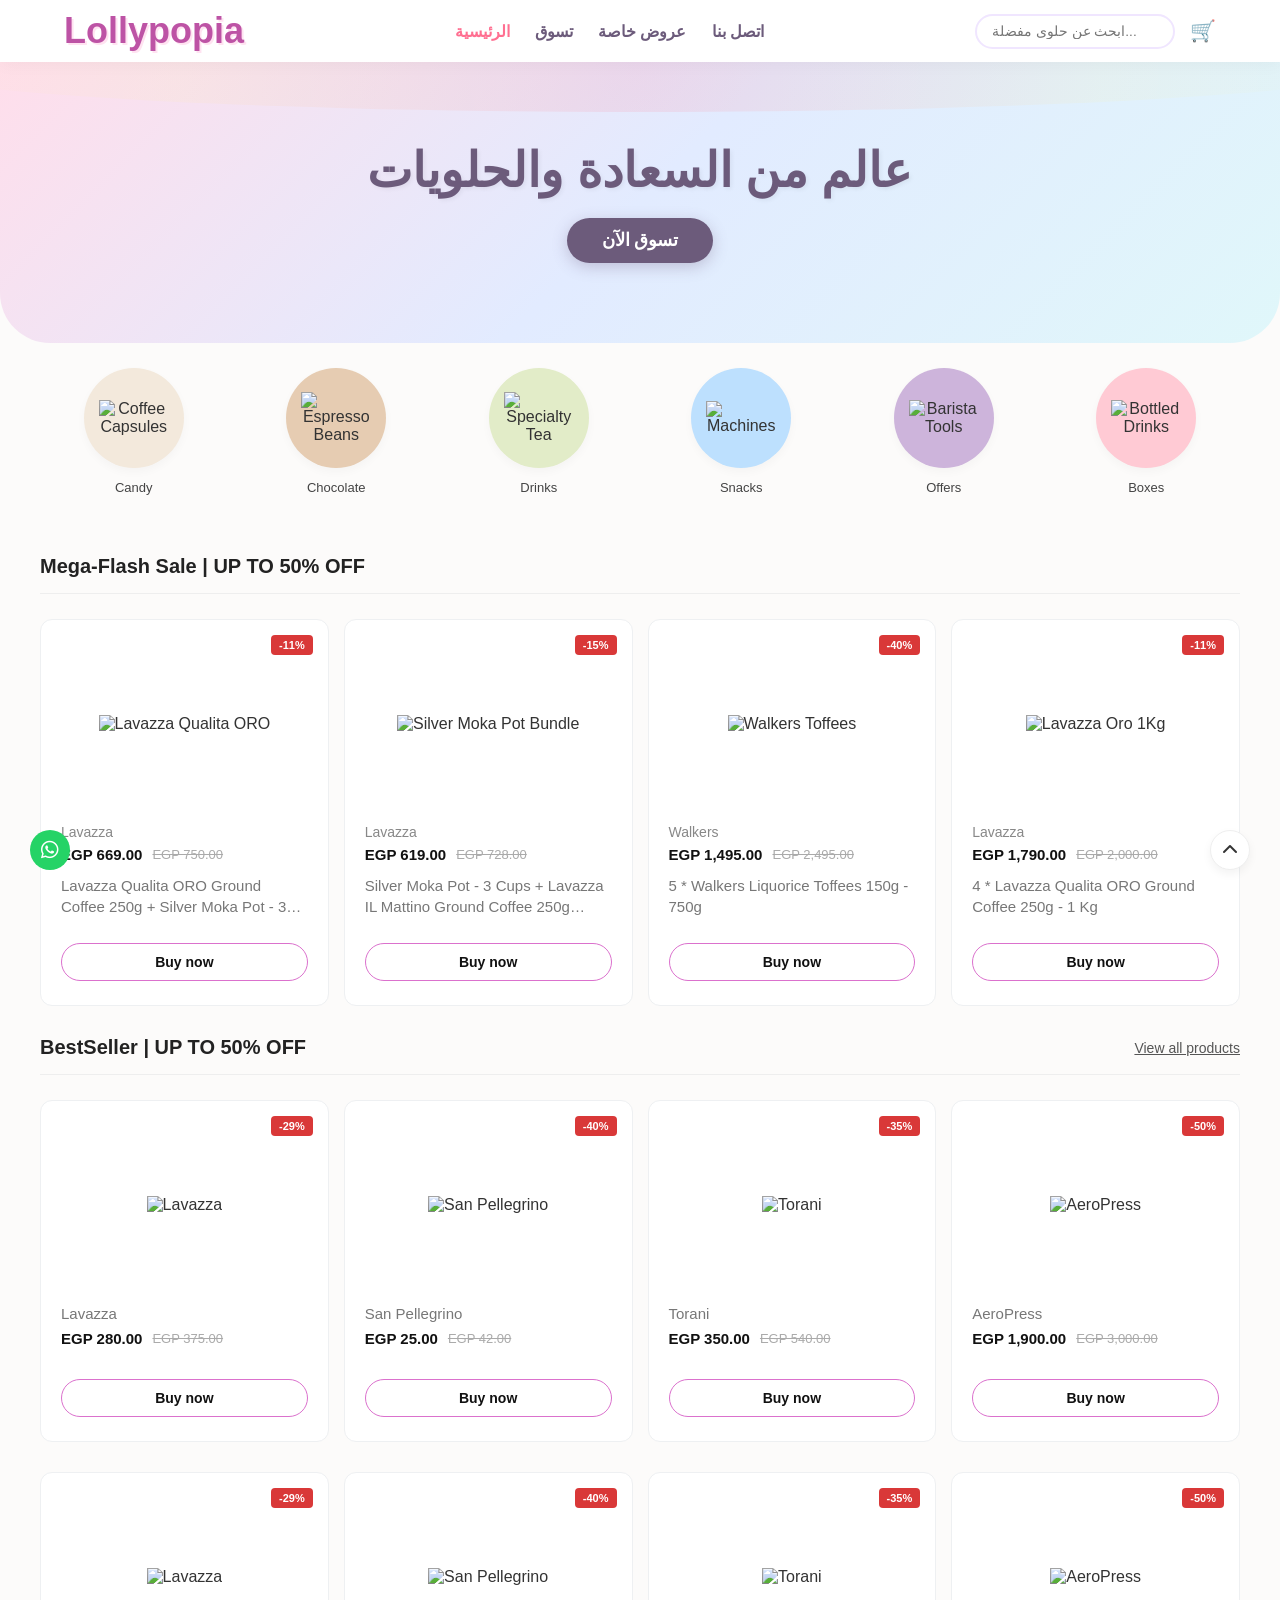
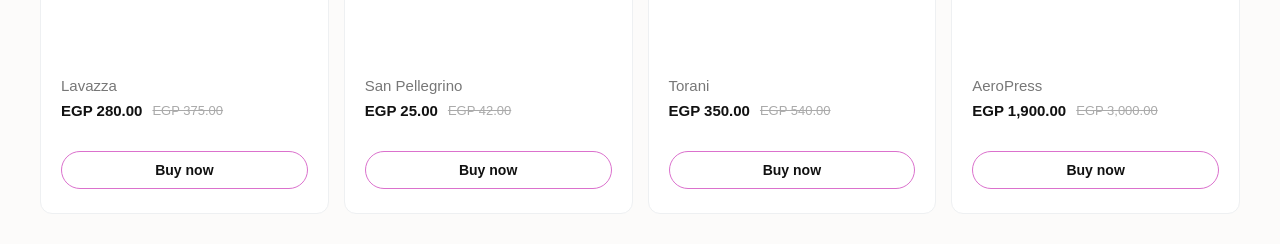
==== index.html @ 0bab5767 "Add files via upload" ====
<!DOCTYPE html>
<html lang="en">
<head>
    <meta charset="UTF-8">
    <meta name="viewport" content="width=device-width, initial-scale=1.0">
    <title>E-Commerce Store Interface</title>
    <link rel="stylesheet" href="style.css">
    <!-- استدعاء أيقونات FontAwesome للأزرار والبحث والسلة -->
    <link rel="stylesheet" href="https://cdnjs.cloudflare.com/ajax/libs/font-awesome/6.4.0/css/all.min.css">
</head>
<body>

      <!-- شريط التنقل (Navbar) -->
    <nav class="navbar">
        <div class="logo">Lollypopia</div>
        <ul class="nav-links">
            <li><a href="#" class="active">الرئيسية</a></li>
            <li><a href="#">تسوق</a></li>
            <li><a href="#">عروض خاصة</a></li>
            <li><a href="#">اتصل بنا</a></li>
        </ul>
        <div class="nav-icons">
            <input type="text" class="search-bar" placeholder="ابحث عن حلوى مفضلة...">
            <span style="font-size: 1.3rem; cursor: pointer;">🛒</span>
        </div>
    </nav>

    <!-- البانر الرئيسي (Hero Section) -->
    <header class="hero-banner">
        <h1 class="hero-title">عالم من السعادة والحلويات</h1>
        <button class="hero-btn">تسوق الآن</button>
    </header>

    <main class="container">
        <!-- قسم التصنيفات الدائرية (Categories) -->
        <section class="categories-section">
            <div class="category-item">
                <div class="circle-img" style="background-color: #f3e9dc;"><img src="https://via.placeholder.com/100" alt="Coffee Capsules"></div>
                <p>Candy</p>
            </div>
            <div class="category-item">
                <div class="circle-img" style="background-color: #e6ccb2;"><img src="https://via.placeholder.com/100" alt="Espresso Beans"></div>
                <p>Chocolate</p>
            </div>
            <div class="category-item">
                <div class="circle-img" style="background-color: #e2ecc8;"><img src="https://via.placeholder.com/100" alt="Specialty Tea"></div>
                <p>Drinks</p>
            </div>
            <div class="category-item">
                <div class="circle-img" style="background-color: #bde0fe;"><img src="https://via.placeholder.com/100" alt="Machines"></div>
                <p>Snacks</p>
            </div>
            <div class="category-item">
                <div class="circle-img" style="background-color: #cdb4db;"><img src="https://via.placeholder.com/100" alt="Barista Tools"></div>
                <p>Offers</p>
            </div>
            <div class="category-item">
                <div class="circle-img" style="background-color: #ffcad4;"><img src="https://via.placeholder.com/100" alt="Bottled Drinks"></div>
                <p>Boxes</p>
            </div>
        </section>
    </main>

    <main class="container">
        <!-- قسم سلايدر المنتجات -->
        <section class="slider-section">
            <div class="sales-header">
                <h2> Mega-Flash Sale | UP TO 50% OFF </h2>
            </div>

            <div class="products-grid">
                <!-- الكارت الأول -->
                <div class="product-card">
                    <span class="discount-badge">-11%</span>
                    <div class="product-img">
                    <img src="https://via.placeholder.com/180" alt="Lavazza Qualita ORO">
                    </div>
                    <div class="product-info">
                        <span class="brand-name">Lavazza</span>
                        <div class="price-container">
                            <span class="current-price">EGP 669.00</span>
                            <span class="old-price">EGP 750.00</span>
                        </div>
                        <h3 class="product-title">Lavazza Qualita ORO Ground Coffee 250g + Silver Moka Pot - 3 Cups</h3>
                    </div>
                    <button class="buy-now-btn">Buy now</button>
                </div>

                <!-- الكارت الثاني -->
                <div class="product-card">
                    <span class="discount-badge">-15%</span>
                    <div class="product-img">
                    <img src="https://via.placeholder.com/180" alt="Silver Moka Pot Bundle">
                    </div>
                    <div class="product-info">
                        <span class="brand-name">Lavazza</span>
                        <div class="price-container">
                            <span class="current-price">EGP 619.00</span>
                            <span class="old-price">EGP 728.00</span>
                        </div>
                        <h3 class="product-title">Silver Moka Pot - 3 Cups + Lavazza IL Mattino Ground Coffee 250g Bundle</h3>
                    </div>
                    <button class="buy-now-btn">Buy now</button>
                </div>

                <!-- الكارت الثالث -->
                <div class="product-card">
                    <span class="discount-badge">-40%</span>
                    <div class="product-img">
                    <img src="https://via.placeholder.com/180" alt="Walkers Toffees">
                    </div>
                    <div class="product-info">
                        <span class="brand-name">Walkers</span>
                        <div class="price-container">
                            <span class="current-price">EGP 1,495.00</span>
                            <span class="old-price">EGP 2,495.00</span>
                        </div>
                        <h3 class="product-title">5 * Walkers Liquorice Toffees 150g - 750g</h3>
                    </div>
                    <button class="buy-now-btn">Buy now</button>
                </div>

                <!-- الكارت الرابع -->
                <div class="product-card">
                    <span class="discount-badge">-11%</span>
                    <div class="product-img">
                    <img src="https://via.placeholder.com/180" alt="Lavazza Oro 1Kg">
                    </div>
                    <div class="product-info">
                        <span class="brand-name">Lavazza</span>
                        <div class="price-container">
                            <span class="current-price">EGP 1,790.00</span>
                            <span class="old-price">EGP 2,000.00</span>
                        </div>
                        <h3 class="product-title">4 * Lavazza Qualita ORO Ground Coffee 250g - 1 Kg</h3>
                    </div>
                    <button class="buy-now-btn">Buy now</button>
                </div>
            </div>
        </section>
    </main>

    <main class="container">

        <!-- قسم العروض والخصومات (Flash Deals) -->
        <section class="sales-section">
            <div class="sales-header">
                <h2> BestSeller | UP TO 50% OFF </h2>
                <a href="#" class="view-all">View all products</a>
            </div>

            <div class="products-grid"> 
                <!-- المنتج الأول -->
                <div class="product-card">
                    <span class="discount-badge">-29%</span>
                    <div class="product-img">
                        <img src="https://via.placeholder.com/180" alt="Lavazza">
                    </div>
                    <div class="product-info">
                        <h3>Lavazza</h3>
                        <div class="price-container">
                            <span class="current-price">EGP 280.00</span>
                            <span class="old-price">EGP 375.00</span>
                        </div>
                    </div>
                    <button class="buy-now-btn">Buy now</button>
                </div>

                <!-- المنتج الثاني -->
                <div class="product-card">
                    <span class="discount-badge">-40%</span>
                    <div class="product-img">
                        <img src="https://via.placeholder.com/180" alt="San Pellegrino">
                    </div>
                    <div class="product-info">
                        <h3>San Pellegrino</h3>
                        <div class="price-container">
                            <span class="current-price">EGP 25.00</span>
                            <span class="old-price">EGP 42.00</span>
                        </div>
                    </div>
                    <button class="buy-now-btn">Buy now</button>
                </div>

                <!-- المنتج الثالث -->
                <div class="product-card">
                    <span class="discount-badge">-35%</span>
                    <div class="product-img">
                        <img src="https://via.placeholder.com/180" alt="Torani">
                    </div>
                    <div class="product-info">
                        <h3>Torani</h3>
                        <div class="price-container">
                            <span class="current-price">EGP 350.00</span>
                            <span class="old-price">EGP 540.00</span>
                        </div>
                    </div>
                    <button class="buy-now-btn">Buy now</button>
                </div>

                <!-- المنتج الرابع -->
                <div class="product-card">
                    <span class="discount-badge">-50%</span>
                    <div class="product-img">
                        <img src="https://via.placeholder.com/180" alt="AeroPress">
                    </div>
                    <div class="product-info">
                        <h3>AeroPress</h3>
                        <div class="price-container">
                            <span class="current-price">EGP 1,900.00</span>
                            <span class="old-price">EGP 3,000.00</span>
                        </div>
                    </div>
                    <button class="buy-now-btn">Buy now</button>
                </div>
            </div>
        </section>

        <section class="sales-section">
            <div class="products-grid"> 
                <!-- المنتج الخامس -->
                <div class="product-card">
                    <span class="discount-badge">-29%</span>
                    <div class="product-img">
                    <img src="https://via.placeholder.com/180" alt="Lavazza">
                    </div>
                    <div class="product-info">
                        <h3>Lavazza</h3>
                        <div class="price-container">
                            <span class="current-price">EGP 280.00</span>
                            <span class="old-price">EGP 375.00</span>
                        </div>
                    </div>
                    <button class="buy-now-btn">Buy now</button>
                </div>

                <!-- المنتج السادس -->
                <div class="product-card">
                    <span class="discount-badge">-40%</span>
                    <div class="product-img">
                    <img src="https://via.placeholder.com/180" alt="San Pellegrino">
                    </div>
                    <div class="product-info">
                        <h3>San Pellegrino</h3>
                        <div class="price-container">
                            <span class="current-price">EGP 25.00</span>
                            <span class="old-price">EGP 42.00</span>
                        </div>
                    </div>
                    <button class="buy-now-btn">Buy now</button>
                </div>

                <!-- المنتج السابع -->
                <div class="product-card">
                    <span class="discount-badge">-35%</span>
                    <div class="product-img">
                        <img src="https://via.placeholder.com/180" alt="Torani">
                    </div>
                    <div class="product-info">
                        <h3>Torani</h3>
                        <div class="price-container">
                            <span class="current-price">EGP 350.00</span>
                            <span class="old-price">EGP 540.00</span>
                        </div>
                    </div>
                    <button class="buy-now-btn">Buy now</button>
                </div>

                <!-- المنتج الثامن -->
                <div class="product-card">
                    <span class="discount-badge">-50%</span>
                    <div class="product-img">
                    <img src="https://via.placeholder.com/180" alt="AeroPress">
                    </div>
                    <div class="product-info">
                        <h3>AeroPress</h3>
                        <div class="price-container">
                            <span class="current-price">EGP 1,900.00</span>
                            <span class="old-price">EGP 3,000.00</span>
                        </div>
                    </div>
                    <button class="buy-now-btn">Buy now</button>
                </div>
            </div>
        </section>
    </main>

    <!-- الأزرار العائمة (الواتساب والصعود لأعلى) -->
    <div class="floating-buttons">
        <a href="#" class="whatsapp-btn"><i class="fab fa-whatsapp"></i></a>
        <a href="#" class="scroll-top-btn"><i class="fas fa-chevron-up"></i></a>
    </div>
</body>
</html>
---- style.css ----
/* إعدادات الخطوط والتنسيق العام */
@import url('https://fonts.googleapis.com/css2?family=Inter:wght@400;500;600;700&display=swap');

* {
    margin: 0;
    padding: 0;
    box-sizing: border-box;
    font-family: 'Cairo', sans-serif;}
body {
    background-color: #fcfbfa;
    color: #333;}
    
.container {
    max-width: 1200px;
    margin: 0 auto;}

/* --- تنسيق قسم المنتجات والعروض (Sales Section) --- */
.sales-header {
    display: flex;
    justify-content: space-between;
    align-items: center;
    margin-bottom: 25px;
    border-bottom: 1px solid #eee;
    padding-bottom: 15px;}
.sales-header h2 {
    font-size: 20px;
    font-weight: 600;
    color: #222;}
.view-all {
    font-size: 14px;
    color: #555;
    text-decoration: underline;
    font-weight: 500;}
.products-grid {
    display: grid;
    grid-template-columns: repeat(auto-fit, minmax(250px, 1fr));
    gap: 20px;}

/* كارت المنتج */
.product-card {
    background: #ffffff;
    border: 1px solid #eaeaea;
    border-radius: 8px;
    padding: 20px;
    position: relative;
    display: flex;
    flex-direction: column;
    justify-content: space-between;
    transition: box-shadow 0.3s ease, transform 0.3s ease;}
.product-card:hover {
    box-shadow: 0 10px 25px rgba(0,0,0,0.05);
    transform: translateY(-2px);}
/* شارة الخصم الاحمر */
.discount-badge {
    position: absolute;
    top: 15px;
    right: 15px;
    background-color: #d93838;
    color: white;
    font-size: 12px;
    font-weight: 600;
    padding: 4px 8px;
    border-radius: 4px;
    z-index: 2;}
.product-img {
    width: 100%;
    height: 180px;
    display: flex;
    align-items: center;
    justify-content: center;
    margin-bottom: 15px;}
.product-img img {
    max-width: 100%;
    max-height: 100%;
    object-fit: contain;}
.product-info h3 {
    font-size: 15px;
    color: #777;
    font-weight: 400;
    margin-bottom: 8px;
}
/* --- الأزرار العائمة (Floating Buttons) --- */
.floating-buttons {
    position: fixed;
    bottom: 30px;
    left: 30px; /* لتظهر في اليسار مثل الصورة الأصلية */
    display: flex;
    flex-direction: column;
    gap: 15px;
    z-index: 999;}
.scroll-top-btn {
    position: fixed;
    bottom: 30px;
    right: 30px; /* زر الصعود لليمين */
    width: 40px;
    height: 40px;
    background-color: #fff;
    color: #333;
    border: 1px solid #eee;
    border-radius: 50%;
    display: flex;
    align-items: center;
    justify-content: center;
    box-shadow: 0 4px 10px rgba(0,0,0,0.05);
    text-decoration: none;}
/* --- شبكة المنتجات (Products Grid) --- */
.products-grid {
    display: grid;
    grid-template-columns: repeat(auto-fit, minmax(260px, 1fr));
    gap: 15px;
    margin-bottom: 30px;}
/* تصميم كارت المنتج المحدث */
.product-card {
    background: #ffffff;
    border: 1px solid #eef0f2;
    border-radius: 12px;
    padding: 24px 20px;
    position: relative;
    display: flex;
    flex-direction: column;
    justify-content: space-between;
    height: 100%;
    transition: box-shadow 0.3s ease;}

.product-card:hover {
    box-shadow: 0 8px 20px rgba(0, 0, 0, 0.04);}
/* شارة الخصم */
.discount-badge {
    position: absolute;
    top: 15px;
    right: 15px;
    background-color: #d93838;
    color: white;
    font-size: 11px;
    font-weight: 700;
    padding: 4px 8px;
    border-radius: 4px;
    z-index: 2;}
/* منطقة الصورة */
.product-img {
    width: 100%;
    height: 160px;
    display: flex;
    align-items: center;
    justify-content: center;
    margin-bottom: 20px;}
.product-img img {
    max-width: 100%;
    max-height: 100%;
    object-fit: contain;}


/* شريط التنقل العلوي (Navbar  ا(اول حاجة فى الصفحة) */
.navbar {
    background-color: #ffffff;
    padding: 10px 5%;
    display: flex;
    justify-content: space-between;
    align-items: center;
    box-shadow: 0 4px 15px rgba(0,0,0,0.03);
    position: sticky;
    top: 0;
    z-index: 1000;}
.logo {
    font-size: 2.25rem;
    font-weight: 900;
    color: #bd53a5;
    text-shadow: 2px 2px 0px #ffe3f1;}
.nav-links {
    display: flex;
    list-style: none;
    gap: 25px;}
.nav-links a {
    text-decoration: none;
    color: #6c5b7b;
    font-weight: 600;
    font-size: 1rem;
    transition: color 0.3s;}
.nav-links a:hover, .nav-links a.active {
    color: #ff6f91;}
.nav-icons {
    display: flex;
    gap: 15px;
    align-items: center;}
.search-bar {
    padding: 8px 15px;
    border: 2px solid #f0e6ff;
    border-radius: 20px;
    outline: none;
    width: 200px;
    font-size: 0.85rem;
    transition: width 0.3s;}
.search-bar:focus {
    border-color: #d1b3ff;
    width: 250px;}
/* البانر الرئيسي الكبير (Hero Section) */
.hero-banner {
    background: linear-gradient(135deg, #ffdeeb 0%, #e2ebff 50%, #e0f7fa 100%);
    padding: 80px 5%;
    margin-bottom: 25px;
    text-align: center;
    position: relative;
    overflow: hidden;
    border-bottom-left-radius: 50px;
    border-bottom-right-radius: 50px;}
/* تأثير القوس قزح في الخلفية */
.hero-banner::before {
    content: '';
    position: absolute;
    top: -50px;
    left: 50%;
    transform: translateX(-50%);
    width: 120%;
    height: 100px;
    background: radial-gradient(circle, rgba(255,111,145,0.15) 0%, rgba(255,238,141,0.1) 60%, transparent 100%);
    border-radius: 50%;}
.hero-title {
    font-size: 3rem;
    font-weight: 900;
    color: #6c5b7b;
    margin-bottom: 20px;
    text-shadow: 2px 2px 4px rgba(0,0,0,0.05);}
.hero-btn {
    background-color: #6c5b7b;
    color: #ffffff;
    padding: 12px 35px;
    border: none;
    border-radius: 25px;
    font-size: 1.1rem;
    font-weight: 700;
    cursor: pointer;
    box-shadow: 0 4px 15px rgba(108, 91, 123, 0.3);
    transition: transform 0.3s, background-color 0.3s;}
.hero-btn:hover {
    transform: translateY(-3px);
    background-color: #564466;}

/* --- تنسيق قسم التصنيفات (Categories (ثانى حاجة فى الصفحة) --- */
.categories-section {
    display: flex;
    justify-content: space-between;
    align-items: center;
    flex-wrap: wrap;
    gap: 15px;
    margin-bottom: 60px;}
.category-item {
    text-align: center;
    flex: 1;
    min-width: 100px;
    cursor: pointer;
    transition: transform 0.2s ease;}
.category-item:hover {
    transform: translateY(-5px);}
.circle-img {
    width: 100px;
    height: 100px;
    border-radius: 50%;
    margin: 0 auto 12px;
    display: flex;
    align-items: center;
    justify-content: center;
    overflow: hidden;
    box-shadow: 0 4px 10px rgba(0,0,0,0.03);}
.circle-img img {
    width: 70%;
    height: auto;
    object-fit: contain;}
.category-item p {
    font-size: 13px;
    font-weight: 500;
    color: #444;}

/*  تفاصيل المنتج داخل الميجا سيل*/
.product-info {
    margin-bottom: 20px;}
.brand-name {
    font-size: 14px;
    color: #888;
    display: block;
    margin-bottom: 6px;}
.price-container {
    display: flex;
    align-items: center;
    gap: 10px;
    margin-bottom: 12px;}
.current-price {
    font-size: 15px;
    font-weight: 700;
    color: #111;}
.old-price {
    font-size: 13px;
    color: #aaa;
    text-decoration: line-through;}
.product-title {
    font-size: 14px;
    font-weight: 600;
    color: #111;
    line-height: 1.4;
    height: 40px; /* لتثبيت الارتفاع عند سطرين */
    display: -webkit-box;
    -webkit-line-clamp: 2;
    -webkit-box-orient: vertical;
    overflow: hidden;}
.buy-now-btn {
    width: 100%;
    background-color: transparent;
    border: 1px solid #db71cd;
    color: #111;
    padding: 10px 0;
    font-size: 14px;
    font-weight: 600;
    border-radius: 25px;
    cursor: pointer;
    transition: background-color 0.2s, color 0.2s;}
.buy-now-btn:hover {
    background-color: #db71cd;
    color: #fff;}

/* --- الأزرار العائمة (Floating Elements) --- */
.left-floating {
    position: fixed;
    bottom: 30px;
    left: 20px;
    z-index: 999;}
.whatsapp-wrapper {
    display: flex;
    align-items: center;
    gap: 10px;
    background: #ffffff;
    padding: 6px 14px 6px 6px;
    border-radius: 30px;
    box-shadow: 0 4px 15px rgba(0,0,0,0.06);
    border: 1px solid #f0f0f0;}
.whatsapp-btn {
    width: 40px;
    height: 40px;
    background-color: #25D366;
    color: white;
    border-radius: 50%;
    display: flex;
    align-items: center;
    justify-content: center;
    font-size: 20px;
    text-decoration: none;}
.whatsapp-btn:hover, .scroll-top-btn:hover {
    transform: scale(1.1);}       
/* التوافق مع الشاشات الصغيرة (الموبايل) */
@media (max-width: 768px) {
    .categories-section {
        grid-template-columns: repeat(4, 1fr);
        display: grid;
    }
    .sales-header h2 {
        font-size: 16px;
    }
    .navbar {
                flex-direction: column;
                gap: 15px;
            }
    .hero-title {
        font-size: 2rem;
    }
    .search-bar {
        width: 100%;
    }
    .products-grid {
        grid-template-columns: repeat(2, 1fr); /* عرض كارتين في الموبايل */
        gap: 10px;
    }
    .product-card {
        padding: 15px 10px;
    }
    .product-title {
        font-size: 12px;
        height: 34px;
    }
    .help-bubble {
        display: none; /* إخفاء النص في الموبايل لعدم حجب الشاشة */
    }
}
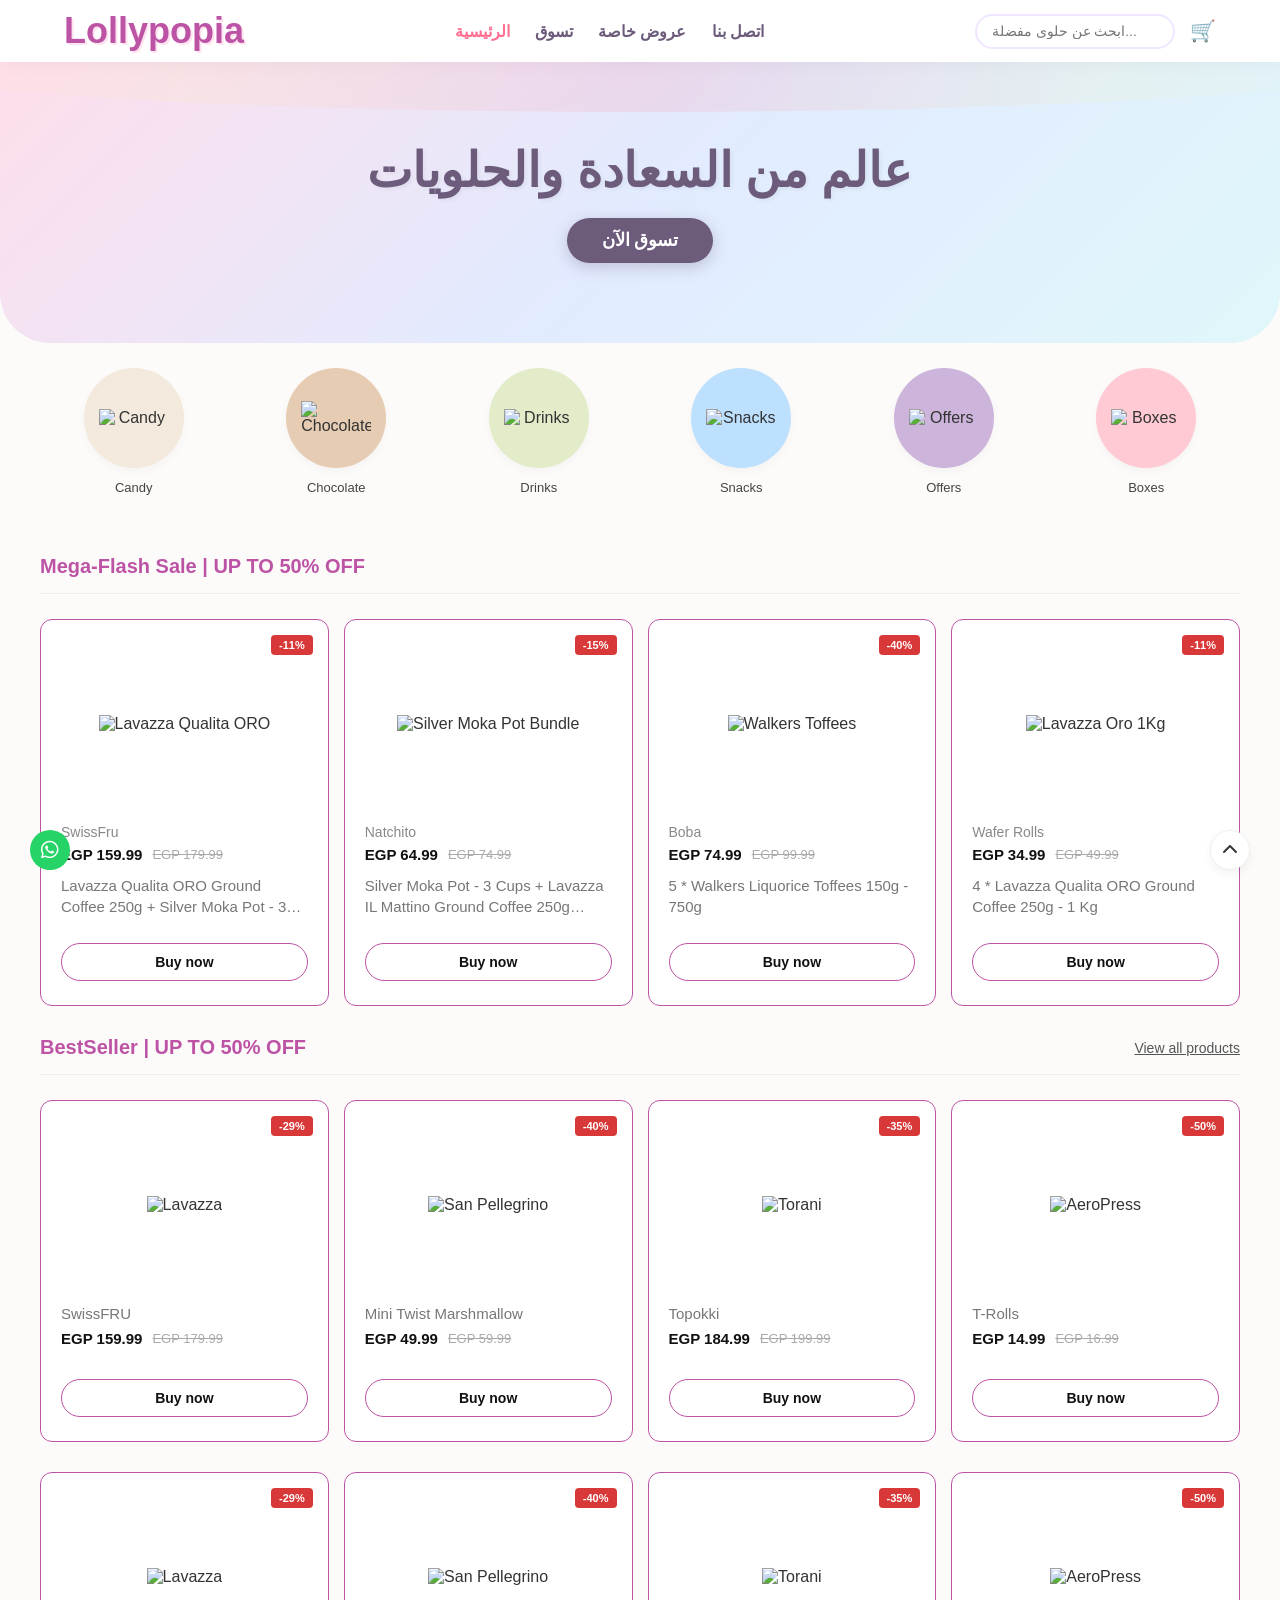
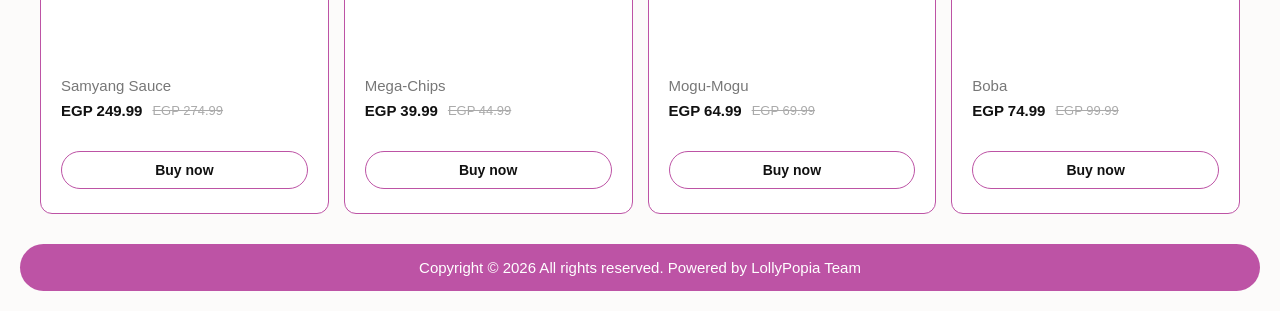
==== commit 37130b96: "Add files via upload" ====
--- a/index.html
+++ b/index.html
@@ -35,27 +35,27 @@
         <!-- قسم التصنيفات الدائرية (Categories) -->
         <section class="categories-section">
             <div class="category-item">
-                <div class="circle-img" style="background-color: #f3e9dc;"><img src="https://via.placeholder.com/100" alt="Coffee Capsules"></div>
+                <div class="circle-img" style="background-color: #f3e9dc;"><img src="https://via.placeholder.com/100" alt="Candy"></div>
                 <p>Candy</p>
             </div>
             <div class="category-item">
-                <div class="circle-img" style="background-color: #e6ccb2;"><img src="https://via.placeholder.com/100" alt="Espresso Beans"></div>
+                <div class="circle-img" style="background-color: #e6ccb2;"><img src="https://via.placeholder.com/100" alt="Chocolate"></div>
                 <p>Chocolate</p>
             </div>
             <div class="category-item">
-                <div class="circle-img" style="background-color: #e2ecc8;"><img src="https://via.placeholder.com/100" alt="Specialty Tea"></div>
+                <div class="circle-img" style="background-color: #e2ecc8;"><img src="https://via.placeholder.com/100" alt="Drinks"></div>
                 <p>Drinks</p>
             </div>
             <div class="category-item">
-                <div class="circle-img" style="background-color: #bde0fe;"><img src="https://via.placeholder.com/100" alt="Machines"></div>
+                <div class="circle-img" style="background-color: #bde0fe;"><img src="https://via.placeholder.com/100" alt="Snacks"></div>
                 <p>Snacks</p>
             </div>
             <div class="category-item">
-                <div class="circle-img" style="background-color: #cdb4db;"><img src="https://via.placeholder.com/100" alt="Barista Tools"></div>
+                <div class="circle-img" style="background-color: #cdb4db;"><img src="https://via.placeholder.com/100" alt="Offers"></div>
                 <p>Offers</p>
             </div>
             <div class="category-item">
-                <div class="circle-img" style="background-color: #ffcad4;"><img src="https://via.placeholder.com/100" alt="Bottled Drinks"></div>
+                <div class="circle-img" style="background-color: #ffcad4;"><img src="https://via.placeholder.com/100" alt="Boxes"></div>
                 <p>Boxes</p>
             </div>
         </section>
@@ -73,13 +73,13 @@
                 <div class="product-card">
                     <span class="discount-badge">-11%</span>
                     <div class="product-img">
-                    <img src="https://via.placeholder.com/180" alt="Lavazza Qualita ORO">
-                    </div>
-                    <div class="product-info">
-                        <span class="brand-name">Lavazza</span>
-                        <div class="price-container">
-                            <span class="current-price">EGP 669.00</span>
-                            <span class="old-price">EGP 750.00</span>
+                    <img src="SwissFRU1.jpg" alt="Lavazza Qualita ORO">
+                    </div>
+                    <div class="product-info">
+                        <span class="brand-name">SwissFru</span>
+                        <div class="price-container">
+                            <span class="current-price">EGP 159.99</span>
+                            <span class="old-price">EGP 179.99</span>
                         </div>
                         <h3 class="product-title">Lavazza Qualita ORO Ground Coffee 250g + Silver Moka Pot - 3 Cups</h3>
                     </div>
@@ -90,13 +90,13 @@
                 <div class="product-card">
                     <span class="discount-badge">-15%</span>
                     <div class="product-img">
-                    <img src="https://via.placeholder.com/180" alt="Silver Moka Pot Bundle">
-                    </div>
-                    <div class="product-info">
-                        <span class="brand-name">Lavazza</span>
-                        <div class="price-container">
-                            <span class="current-price">EGP 619.00</span>
-                            <span class="old-price">EGP 728.00</span>
+                    <img src="Natchito1.jpg" alt="Silver Moka Pot Bundle">
+                    </div>
+                    <div class="product-info">
+                        <span class="brand-name">Natchito</span>
+                        <div class="price-container">
+                            <span class="current-price">EGP 64.99</span>
+                            <span class="old-price">EGP 74.99</span>
                         </div>
                         <h3 class="product-title">Silver Moka Pot - 3 Cups + Lavazza IL Mattino Ground Coffee 250g Bundle</h3>
                     </div>
@@ -107,13 +107,13 @@
                 <div class="product-card">
                     <span class="discount-badge">-40%</span>
                     <div class="product-img">
-                    <img src="https://via.placeholder.com/180" alt="Walkers Toffees">
-                    </div>
-                    <div class="product-info">
-                        <span class="brand-name">Walkers</span>
-                        <div class="price-container">
-                            <span class="current-price">EGP 1,495.00</span>
-                            <span class="old-price">EGP 2,495.00</span>
+                    <img src="Boba2.jpg" alt="Walkers Toffees">
+                    </div>
+                    <div class="product-info">
+                        <span class="brand-name">Boba</span>
+                        <div class="price-container">
+                            <span class="current-price">EGP 74.99</span>
+                            <span class="old-price">EGP 99.99</span>
                         </div>
                         <h3 class="product-title">5 * Walkers Liquorice Toffees 150g - 750g</h3>
                     </div>
@@ -124,13 +124,13 @@
                 <div class="product-card">
                     <span class="discount-badge">-11%</span>
                     <div class="product-img">
-                    <img src="https://via.placeholder.com/180" alt="Lavazza Oro 1Kg">
-                    </div>
-                    <div class="product-info">
-                        <span class="brand-name">Lavazza</span>
-                        <div class="price-container">
-                            <span class="current-price">EGP 1,790.00</span>
-                            <span class="old-price">EGP 2,000.00</span>
+                    <img src="Wafer Rolls2.jpg" alt="Lavazza Oro 1Kg">
+                    </div>
+                    <div class="product-info">
+                        <span class="brand-name">Wafer Rolls</span>
+                        <div class="price-container">
+                            <span class="current-price">EGP 34.99</span>
+                            <span class="old-price">EGP 49.99 </span>
                         </div>
                         <h3 class="product-title">4 * Lavazza Qualita ORO Ground Coffee 250g - 1 Kg</h3>
                     </div>
@@ -154,13 +154,13 @@
                 <div class="product-card">
                     <span class="discount-badge">-29%</span>
                     <div class="product-img">
-                        <img src="https://via.placeholder.com/180" alt="Lavazza">
-                    </div>
-                    <div class="product-info">
-                        <h3>Lavazza</h3>
-                        <div class="price-container">
-                            <span class="current-price">EGP 280.00</span>
-                            <span class="old-price">EGP 375.00</span>
+                        <img src="SwissFRU6.jpg" alt="Lavazza">
+                    </div>
+                    <div class="product-info">
+                        <h3>SwissFRU</h3>
+                        <div class="price-container">
+                            <span class="current-price">EGP 159.99</span>
+                            <span class="old-price">EGP 179.99</span>
                         </div>
                     </div>
                     <button class="buy-now-btn">Buy now</button>
@@ -170,13 +170,13 @@
                 <div class="product-card">
                     <span class="discount-badge">-40%</span>
                     <div class="product-img">
-                        <img src="https://via.placeholder.com/180" alt="San Pellegrino">
-                    </div>
-                    <div class="product-info">
-                        <h3>San Pellegrino</h3>
-                        <div class="price-container">
-                            <span class="current-price">EGP 25.00</span>
-                            <span class="old-price">EGP 42.00</span>
+                        <img src="mini twist marshmallow.jpg" alt="San Pellegrino">
+                    </div>
+                    <div class="product-info">
+                        <h3>Mini Twist Marshmallow</h3>
+                        <div class="price-container">
+                            <span class="current-price">EGP 49.99</span>
+                            <span class="old-price">EGP 59.99</span>
                         </div>
                     </div>
                     <button class="buy-now-btn">Buy now</button>
@@ -186,13 +186,13 @@
                 <div class="product-card">
                     <span class="discount-badge">-35%</span>
                     <div class="product-img">
-                        <img src="https://via.placeholder.com/180" alt="Torani">
-                    </div>
-                    <div class="product-info">
-                        <h3>Torani</h3>
-                        <div class="price-container">
-                            <span class="current-price">EGP 350.00</span>
-                            <span class="old-price">EGP 540.00</span>
+                        <img src="topokki2.jpg" alt="Torani">
+                    </div>
+                    <div class="product-info">
+                        <h3>Topokki</h3>
+                        <div class="price-container">
+                            <span class="current-price">EGP 184.99</span>
+                            <span class="old-price">EGP 199.99</span>
                         </div>
                     </div>
                     <button class="buy-now-btn">Buy now</button>
@@ -202,13 +202,13 @@
                 <div class="product-card">
                     <span class="discount-badge">-50%</span>
                     <div class="product-img">
-                        <img src="https://via.placeholder.com/180" alt="AeroPress">
-                    </div>
-                    <div class="product-info">
-                        <h3>AeroPress</h3>
-                        <div class="price-container">
-                            <span class="current-price">EGP 1,900.00</span>
-                            <span class="old-price">EGP 3,000.00</span>
+                        <img src="T-Rolls2.jpg" alt="AeroPress">
+                    </div>
+                    <div class="product-info">
+                        <h3>T-Rolls</h3>
+                        <div class="price-container">
+                            <span class="current-price">EGP 14.99</span>
+                            <span class="old-price">EGP 16.99</span>
                         </div>
                     </div>
                     <button class="buy-now-btn">Buy now</button>
@@ -222,13 +222,13 @@
                 <div class="product-card">
                     <span class="discount-badge">-29%</span>
                     <div class="product-img">
-                    <img src="https://via.placeholder.com/180" alt="Lavazza">
-                    </div>
-                    <div class="product-info">
-                        <h3>Lavazza</h3>
-                        <div class="price-container">
-                            <span class="current-price">EGP 280.00</span>
-                            <span class="old-price">EGP 375.00</span>
+                    <img src="samyang sauce.jpg" alt="Lavazza">
+                    </div>
+                    <div class="product-info">
+                        <h3>Samyang Sauce</h3>
+                        <div class="price-container">
+                            <span class="current-price">EGP 249.99</span>
+                            <span class="old-price">EGP 274.99</span>
                         </div>
                     </div>
                     <button class="buy-now-btn">Buy now</button>
@@ -238,13 +238,13 @@
                 <div class="product-card">
                     <span class="discount-badge">-40%</span>
                     <div class="product-img">
-                    <img src="https://via.placeholder.com/180" alt="San Pellegrino">
-                    </div>
-                    <div class="product-info">
-                        <h3>San Pellegrino</h3>
-                        <div class="price-container">
-                            <span class="current-price">EGP 25.00</span>
-                            <span class="old-price">EGP 42.00</span>
+                    <img src="mega-chips3.jpg" alt="San Pellegrino">
+                    </div>
+                    <div class="product-info">
+                        <h3>Mega-Chips</h3>
+                        <div class="price-container">
+                            <span class="current-price">EGP 39.99</span>
+                            <span class="old-price">EGP 44.99</span>
                         </div>
                     </div>
                     <button class="buy-now-btn">Buy now</button>
@@ -254,13 +254,13 @@
                 <div class="product-card">
                     <span class="discount-badge">-35%</span>
                     <div class="product-img">
-                        <img src="https://via.placeholder.com/180" alt="Torani">
-                    </div>
-                    <div class="product-info">
-                        <h3>Torani</h3>
-                        <div class="price-container">
-                            <span class="current-price">EGP 350.00</span>
-                            <span class="old-price">EGP 540.00</span>
+                        <img src="Mogu-Mogu22.jpg" alt="Torani">
+                    </div>
+                    <div class="product-info">
+                        <h3>Mogu-Mogu</h3>
+                        <div class="price-container">
+                            <span class="current-price">EGP 64.99</span>
+                            <span class="old-price">EGP 69.99</span>
                         </div>
                     </div>
                     <button class="buy-now-btn">Buy now</button>
@@ -270,13 +270,13 @@
                 <div class="product-card">
                     <span class="discount-badge">-50%</span>
                     <div class="product-img">
-                    <img src="https://via.placeholder.com/180" alt="AeroPress">
-                    </div>
-                    <div class="product-info">
-                        <h3>AeroPress</h3>
-                        <div class="price-container">
-                            <span class="current-price">EGP 1,900.00</span>
-                            <span class="old-price">EGP 3,000.00</span>
+                    <img src="Boba3.jpg" alt="AeroPress">
+                    </div>
+                    <div class="product-info">
+                        <h3>Boba</h3>
+                        <div class="price-container">
+                            <span class="current-price">EGP 74.99</span>
+                            <span class="old-price">EGP 99.99</span>
                         </div>
                     </div>
                     <button class="buy-now-btn">Buy now</button>
@@ -284,11 +284,15 @@
             </div>
         </section>
     </main>
+
+    <div class="footer">
+            Copyright &copy; 2026 All rights reserved. Powered by LollyPopia Team
+    </div>
 
     <!-- الأزرار العائمة (الواتساب والصعود لأعلى) -->
     <div class="floating-buttons">
-        <a href="#" class="whatsapp-btn"><i class="fab fa-whatsapp"></i></a>
-        <a href="#" class="scroll-top-btn"><i class="fas fa-chevron-up"></i></a>
+        <a href="https://wa.me/+201023288315/" class="whatsapp-btn"><i class="fab fa-whatsapp"></i></a>
+        <a href="https://wa.me/+201023288315/" class="scroll-top-btn"><i class="fas fa-chevron-up"></i></a>
     </div>
 </body>
 </html>
--- a/style.css
+++ b/style.css
@@ -25,7 +25,7 @@
 .sales-header h2 {
     font-size: 20px;
     font-weight: 600;
-    color: #222;}
+    color: #bd53a5;}
 .view-all {
     font-size: 14px;
     color: #555;
@@ -112,7 +112,7 @@
 /* تصميم كارت المنتج المحدث */
 .product-card {
     background: #ffffff;
-    border: 1px solid #eef0f2;
+    border: 1px solid #bd53a5;
     border-radius: 12px;
     padding: 24px 20px;
     position: relative;
@@ -301,10 +301,18 @@
     -webkit-line-clamp: 2;
     -webkit-box-orient: vertical;
     overflow: hidden;}
+.footer {
+    background:#bd53a5;
+    color:#fff ;
+    text-align:center;
+    border-radius:50px;
+    font-size:15px;
+    padding:15px ; 
+    margin: 20px;}
 .buy-now-btn {
     width: 100%;
     background-color: transparent;
-    border: 1px solid #db71cd;
+    border: 1px solid #bd53a5;
     color: #111;
     padding: 10px 0;
     font-size: 14px;
@@ -313,7 +321,7 @@
     cursor: pointer;
     transition: background-color 0.2s, color 0.2s;}
 .buy-now-btn:hover {
-    background-color: #db71cd;
+    background-color: #bd53a5;
     color: #fff;}
 
 /* --- الأزرار العائمة (Floating Elements) --- */
@@ -345,9 +353,9 @@
 .whatsapp-btn:hover, .scroll-top-btn:hover {
     transform: scale(1.1);}       
 /* التوافق مع الشاشات الصغيرة (الموبايل) */
-@media (max-width: 768px) {
+@media (max-width: 720px) {
     .categories-section {
-        grid-template-columns: repeat(4, 1fr);
+        grid-template-columns: repeat(3, 1fr);
         display: grid;
     }
     .sales-header h2 {
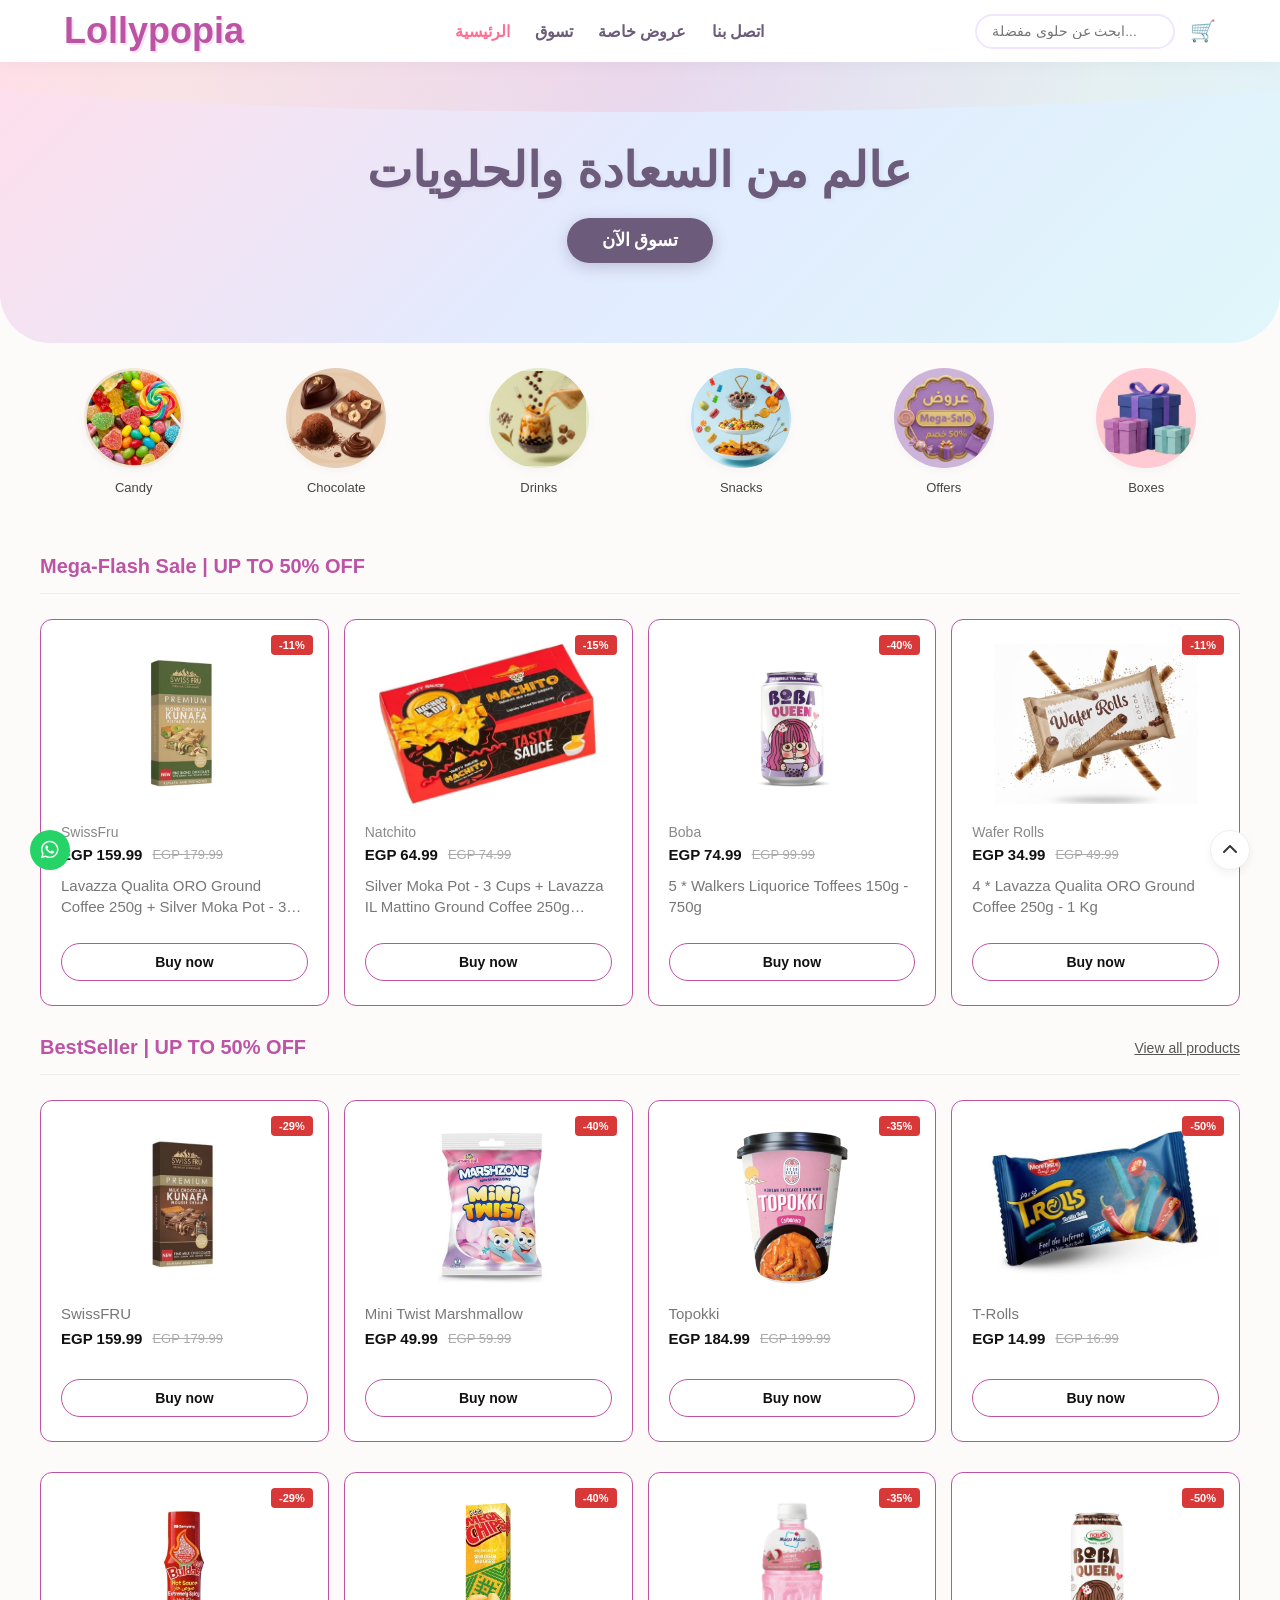
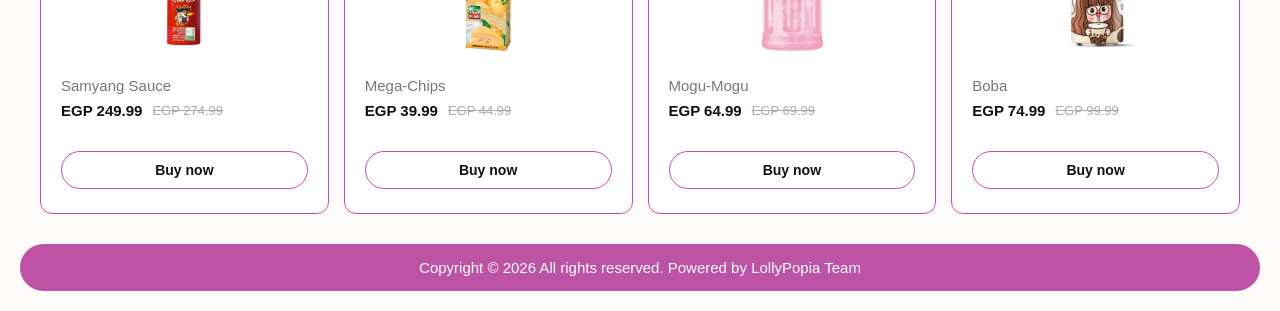
==== commit 242b5ad1: "Add files via upload" ====
--- a/index.html
+++ b/index.html
@@ -35,27 +35,27 @@
         <!-- قسم التصنيفات الدائرية (Categories) -->
         <section class="categories-section">
             <div class="category-item">
-                <div class="circle-img" style="background-color: #f3e9dc;"><img src="https://via.placeholder.com/100" alt="Candy"></div>
+                <div class="circle-img" style="background-color: #f3e9dc;"><img src="caandy.jpg" alt="Candy"></div>
                 <p>Candy</p>
             </div>
             <div class="category-item">
-                <div class="circle-img" style="background-color: #e6ccb2;"><img src="https://via.placeholder.com/100" alt="Chocolate"></div>
+                <div class="circle-img" style="background-color: #e6ccb2;"><img src="Cooco.jpg" alt="Chocolate"></div>
                 <p>Chocolate</p>
             </div>
             <div class="category-item">
-                <div class="circle-img" style="background-color: #e2ecc8;"><img src="https://via.placeholder.com/100" alt="Drinks"></div>
+                <div class="circle-img" style="background-color: #e2ecc8;"><img src="booba.jpg" alt="Drinks"></div>
                 <p>Drinks</p>
             </div>
             <div class="category-item">
-                <div class="circle-img" style="background-color: #bde0fe;"><img src="https://via.placeholder.com/100" alt="Snacks"></div>
+                <div class="circle-img" style="background-color: #bde0fe;"><img src="snacks.jpg" alt="Snacks"></div>
                 <p>Snacks</p>
             </div>
             <div class="category-item">
-                <div class="circle-img" style="background-color: #cdb4db;"><img src="https://via.placeholder.com/100" alt="Offers"></div>
+                <div class="circle-img" style="background-color: #cdb4db;"><img src="offers.jpg" alt="Offers"></div>
                 <p>Offers</p>
             </div>
             <div class="category-item">
-                <div class="circle-img" style="background-color: #ffcad4;"><img src="https://via.placeholder.com/100" alt="Boxes"></div>
+                <div class="circle-img" style="background-color: #ffcad4;"><img src="boxs.png" alt="Boxes"></div>
                 <p>Boxes</p>
             </div>
         </section>
--- a/style.css
+++ b/style.css
@@ -262,7 +262,7 @@
     overflow: hidden;
     box-shadow: 0 4px 10px rgba(0,0,0,0.03);}
 .circle-img img {
-    width: 70%;
+    width: 95%;
     height: auto;
     object-fit: contain;}
 .category-item p {
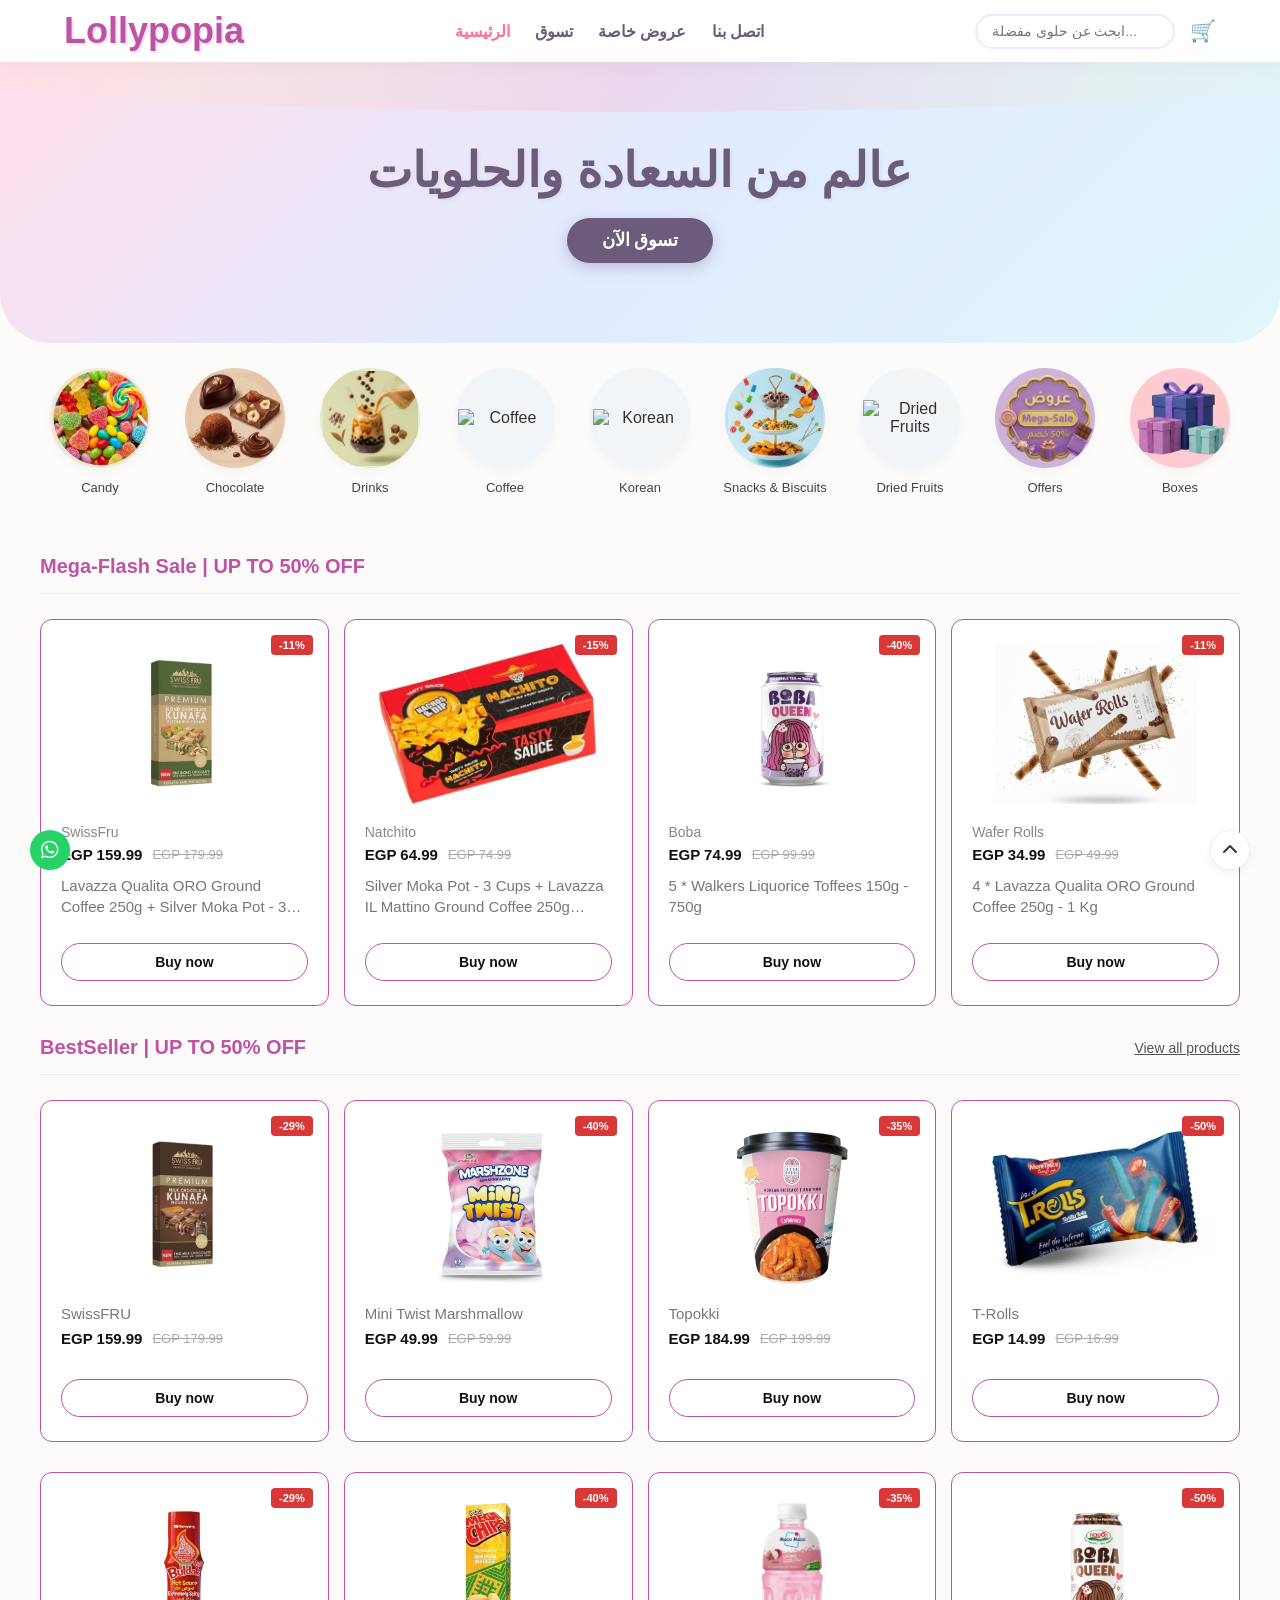
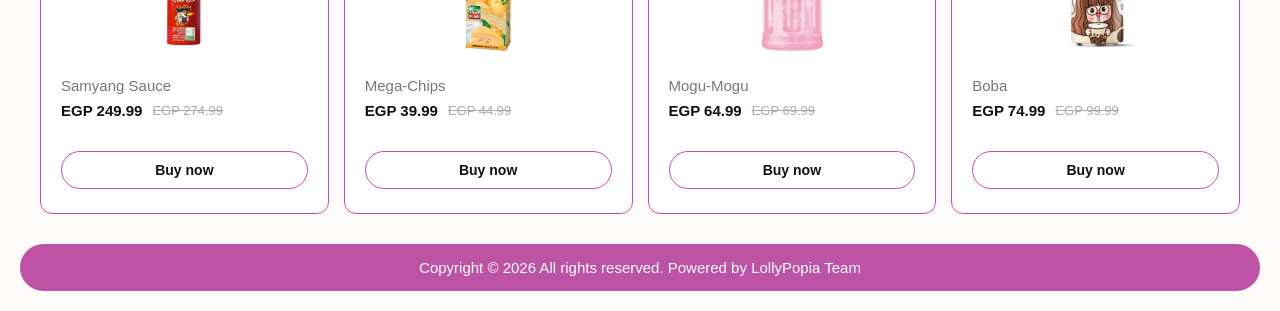
==== commit 4a7209d9: "Add files via upload" ====
--- a/index.html
+++ b/index.html
@@ -47,8 +47,20 @@
                 <p>Drinks</p>
             </div>
             <div class="category-item">
-                <div class="circle-img" style="background-color: #bde0fe;"><img src="snacks.jpg" alt="Snacks"></div>
-                <p>Snacks</p>
+                <div class="circle-img" style="background-color: #f1f5f8;"><img src="coffee.png" alt="Coffee"></div>
+                <p>Coffee</p>
+            </div>
+            <div class="category-item">
+                <div class="circle-img" style="background-color: #f1f5f8;"><img src="korean.png" alt="Korean"></div>
+                <p>Korean</p>
+            </div>
+            <div class="category-item">
+                <div class="circle-img" style="background-color: #bde0fe;"><img src="snacks.jpg" alt="Snacks & Biscuits"></div>
+                <p>Snacks & Biscuits</p>
+            </div>
+            <div class="category-item">
+                <div class="circle-img" style="background-color: #f1f5f8;"><img src="Dried_Fruits.jpg" alt="Dried Fruits"></div>
+                <p>Dried Fruits</p>
             </div>
             <div class="category-item">
                 <div class="circle-img" style="background-color: #cdb4db;"><img src="offers.jpg" alt="Offers"></div>
@@ -146,7 +158,7 @@
         <section class="sales-section">
             <div class="sales-header">
                 <h2> BestSeller | UP TO 50% OFF </h2>
-                <a href="#" class="view-all">View all products</a>
+                <a href="https://ahmedbelyamer-glitch.github.io/view-all-products/" class="view-all">View all products</a>
             </div>
 
             <div class="products-grid"> 
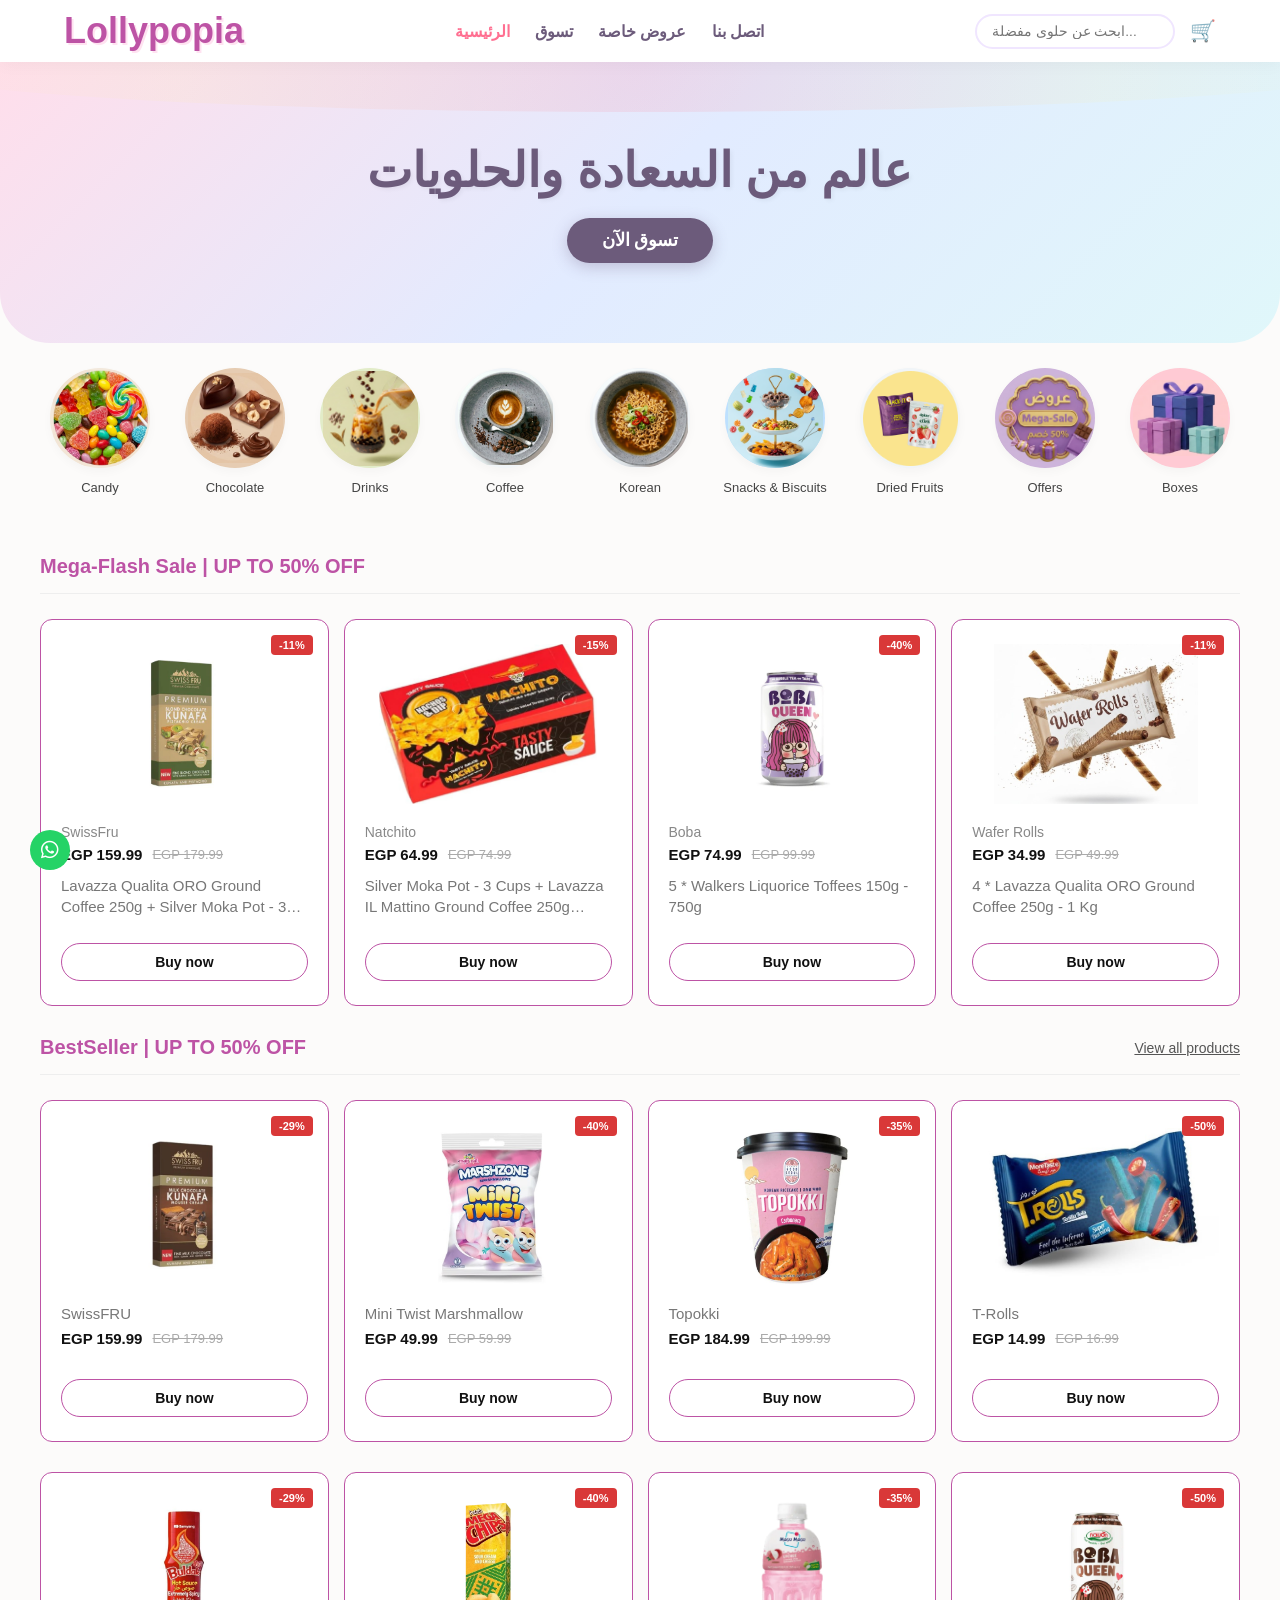
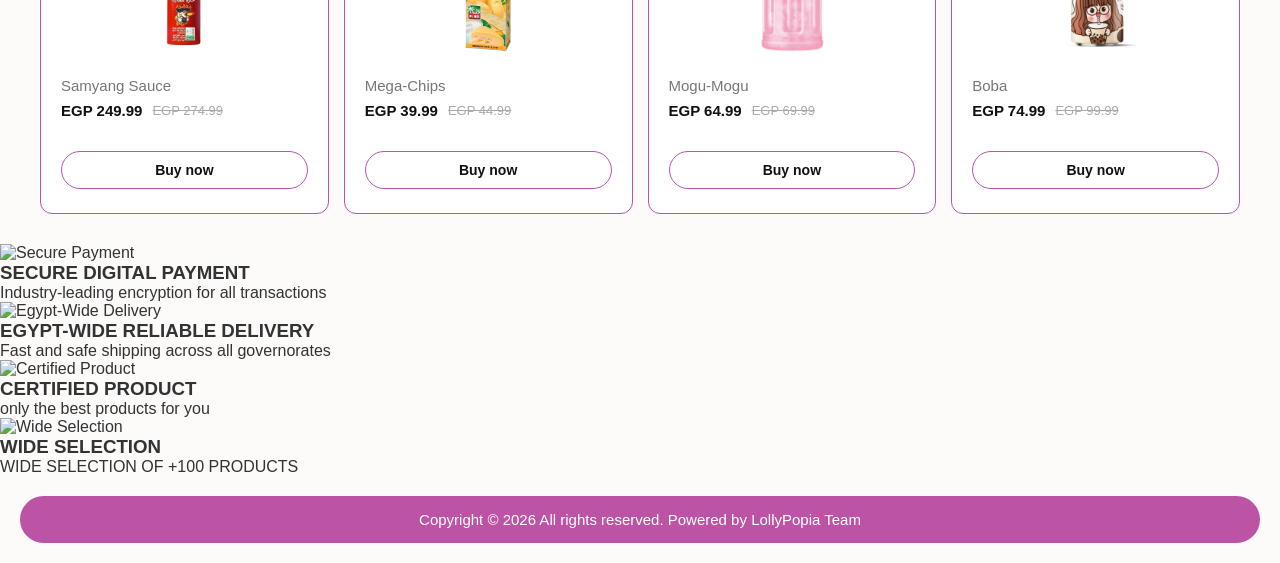
==== commit 0d034ac2: "Add files via upload" ====
--- a/index.html
+++ b/index.html
@@ -5,12 +5,9 @@
     <meta name="viewport" content="width=device-width, initial-scale=1.0">
     <title>E-Commerce Store Interface</title>
     <link rel="stylesheet" href="style.css">
-    <!-- استدعاء أيقونات FontAwesome للأزرار والبحث والسلة -->
     <link rel="stylesheet" href="https://cdnjs.cloudflare.com/ajax/libs/font-awesome/6.4.0/css/all.min.css">
 </head>
 <body>
-
-      <!-- شريط التنقل (Navbar) -->
     <nav class="navbar">
         <div class="logo">Lollypopia</div>
         <ul class="nav-links">
@@ -297,14 +294,39 @@
         </section>
     </main>
 
+    <div class="features-container">
+        <div class="feature-item">
+            <img src="path-to-your-icon1.jpg" alt="Secure Payment">
+            <h3>SECURE DIGITAL PAYMENT</h3>
+            <p>Industry-leading encryption for all transactions</p>
+        </div>
+
+        <div class="feature-item">
+            <img src="path-to-your-icon2.jpg" alt="Egypt-Wide Delivery">
+            <h3>EGYPT-WIDE RELIABLE DELIVERY</h3>
+            <p>Fast and safe shipping across all governorates</p>
+        </div>
+
+        <div class="feature-item">
+            <img src="path-to-your-icon3.jpg" alt="Certified Product">
+            <h3>CERTIFIED PRODUCT</h3>
+            <p>only the best products for you</p>
+        </div>
+
+        <div class="feature-item">
+            <img src="path-to-your-icon4.jpg" alt="Wide Selection">
+            <h3>WIDE SELECTION</h3>
+            <p>WIDE SELECTION OF +100 PRODUCTS</p>
+        </div>
+    </div>
+
+    <!-- الأزرار العائمة (الواتساب والصعود لأعلى) -->
+    <div class="floating-buttons">
+        <a href="https://wa.me/+201023288315/" class="whatsapp-btn"><i class="fab fa-whatsapp"></i></a>
+    </div>
+
     <div class="footer">
             Copyright &copy; 2026 All rights reserved. Powered by LollyPopia Team
     </div>
-
-    <!-- الأزرار العائمة (الواتساب والصعود لأعلى) -->
-    <div class="floating-buttons">
-        <a href="https://wa.me/+201023288315/" class="whatsapp-btn"><i class="fab fa-whatsapp"></i></a>
-        <a href="https://wa.me/+201023288315/" class="scroll-top-btn"><i class="fas fa-chevron-up"></i></a>
-    </div>
 </body>
 </html>
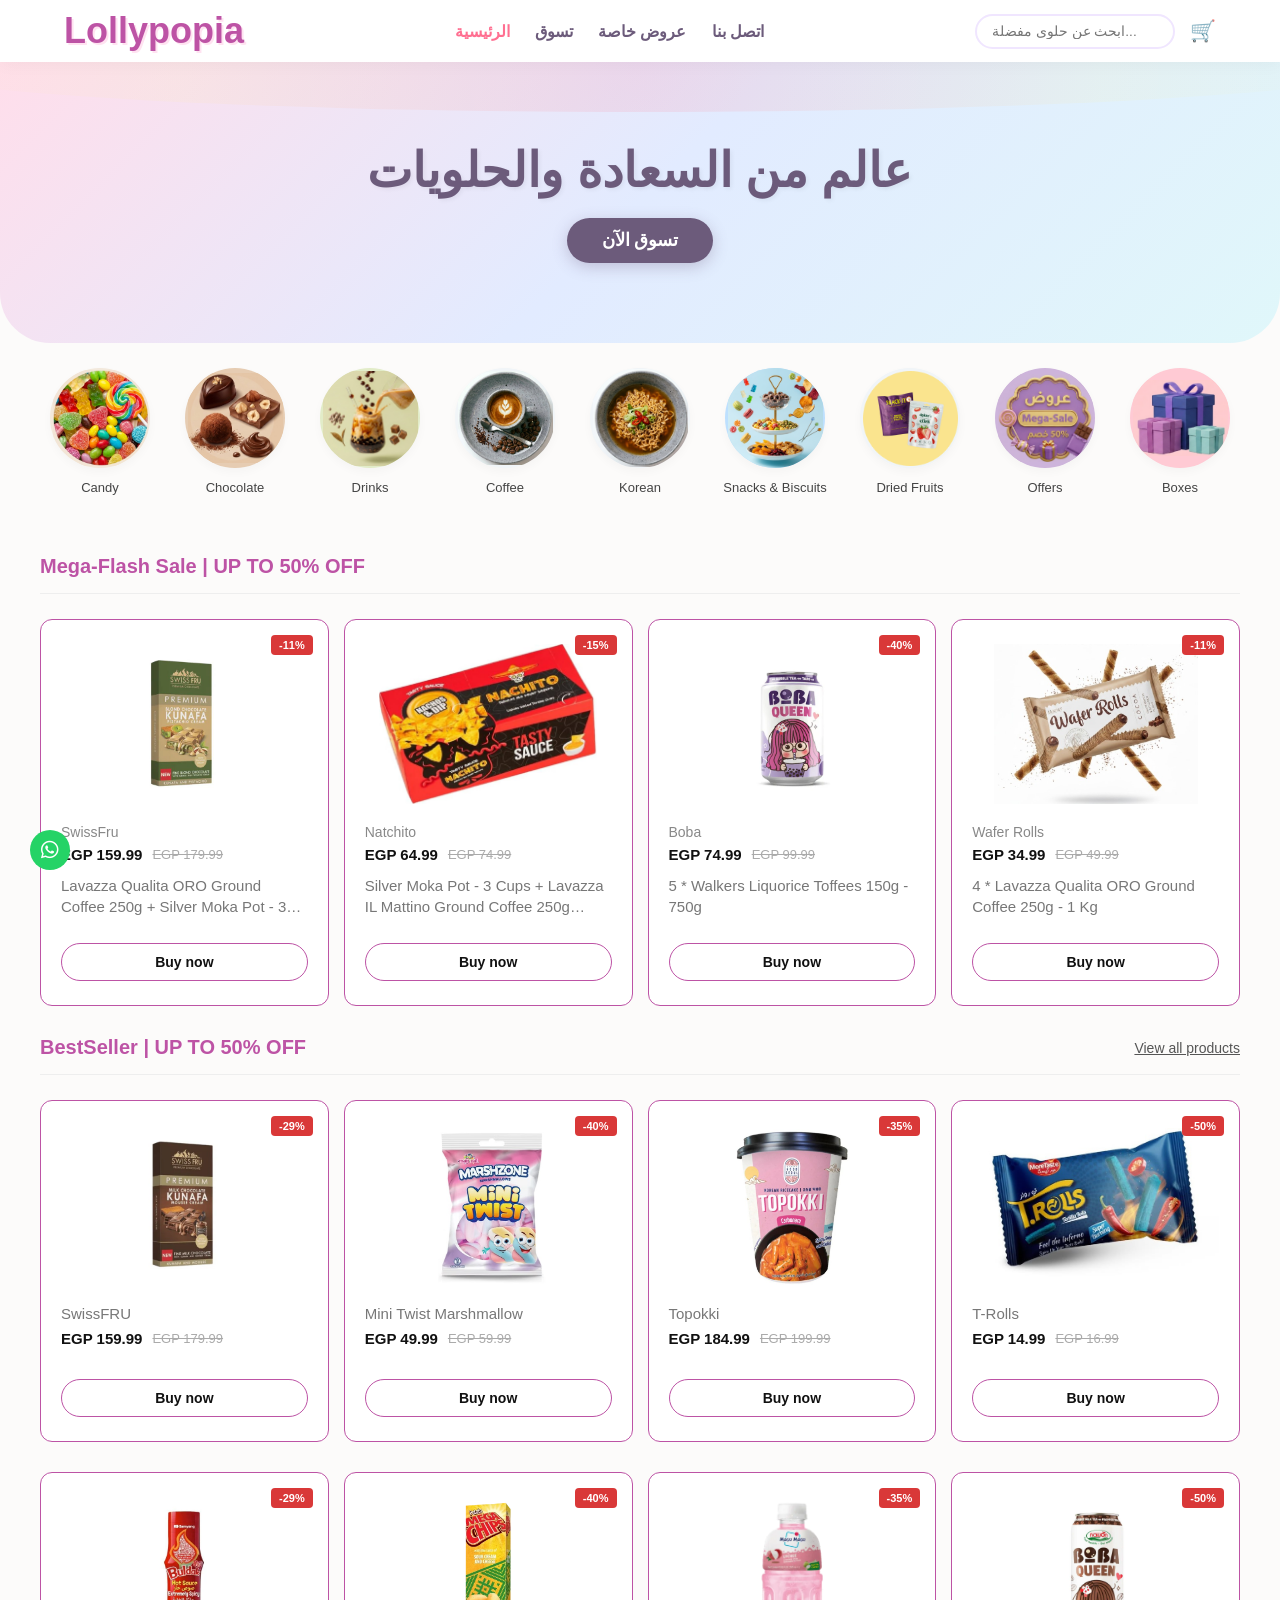
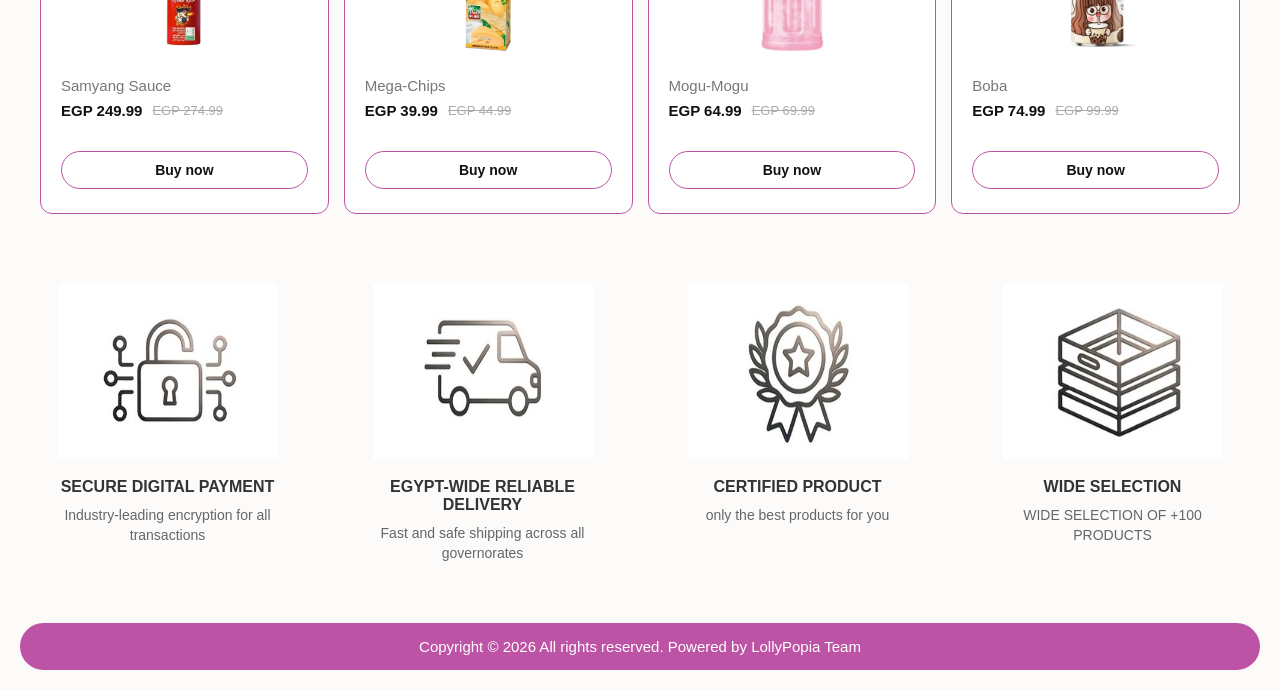
==== commit 0f94f3a3: "Add files via upload" ====
--- a/index.html
+++ b/index.html
@@ -155,7 +155,7 @@
         <section class="sales-section">
             <div class="sales-header">
                 <h2> BestSeller | UP TO 50% OFF </h2>
-                <a href="https://ahmedbelyamer-glitch.github.io/view-all-products/" class="view-all">View all products</a>
+                <a href="https://ahmedbelyamer-glitch.github.io/View-All-Products/" class="view-all">View all products</a>
             </div>
 
             <div class="products-grid"> 
--- a/style.css
+++ b/style.css
@@ -351,7 +351,34 @@
     font-size: 20px;
     text-decoration: none;}
 .whatsapp-btn:hover, .scroll-top-btn:hover {
-    transform: scale(1.1);}       
+    transform: scale(1.1);}  
+    
+/* --- الجزء الاخير فى الصفحة الرئيسية  --- */
+.features-container {
+  display: flex;
+  justify-content: space-around;
+  flex-wrap: wrap;
+  gap: 20px;
+  padding: 40px 20px;
+  text-align: center;
+  font-family: Arial, sans-serif;}
+.feature-item {
+  flex: 1;
+  min-width: 200px;
+  max-width: 250px;}
+.feature-item img {
+  width: 220px;
+  height: 175px;
+  margin-bottom: 15px;}
+.feature-item h3 {
+  font-size: 16px;
+  margin-bottom: 10px;
+  color: #333;}
+.feature-item p {
+  font-size: 14px;
+  color: #666;
+  line-height: 1.4;}
+
 /* التوافق مع الشاشات الصغيرة (الموبايل) */
 @media (max-width: 720px) {
     .categories-section {
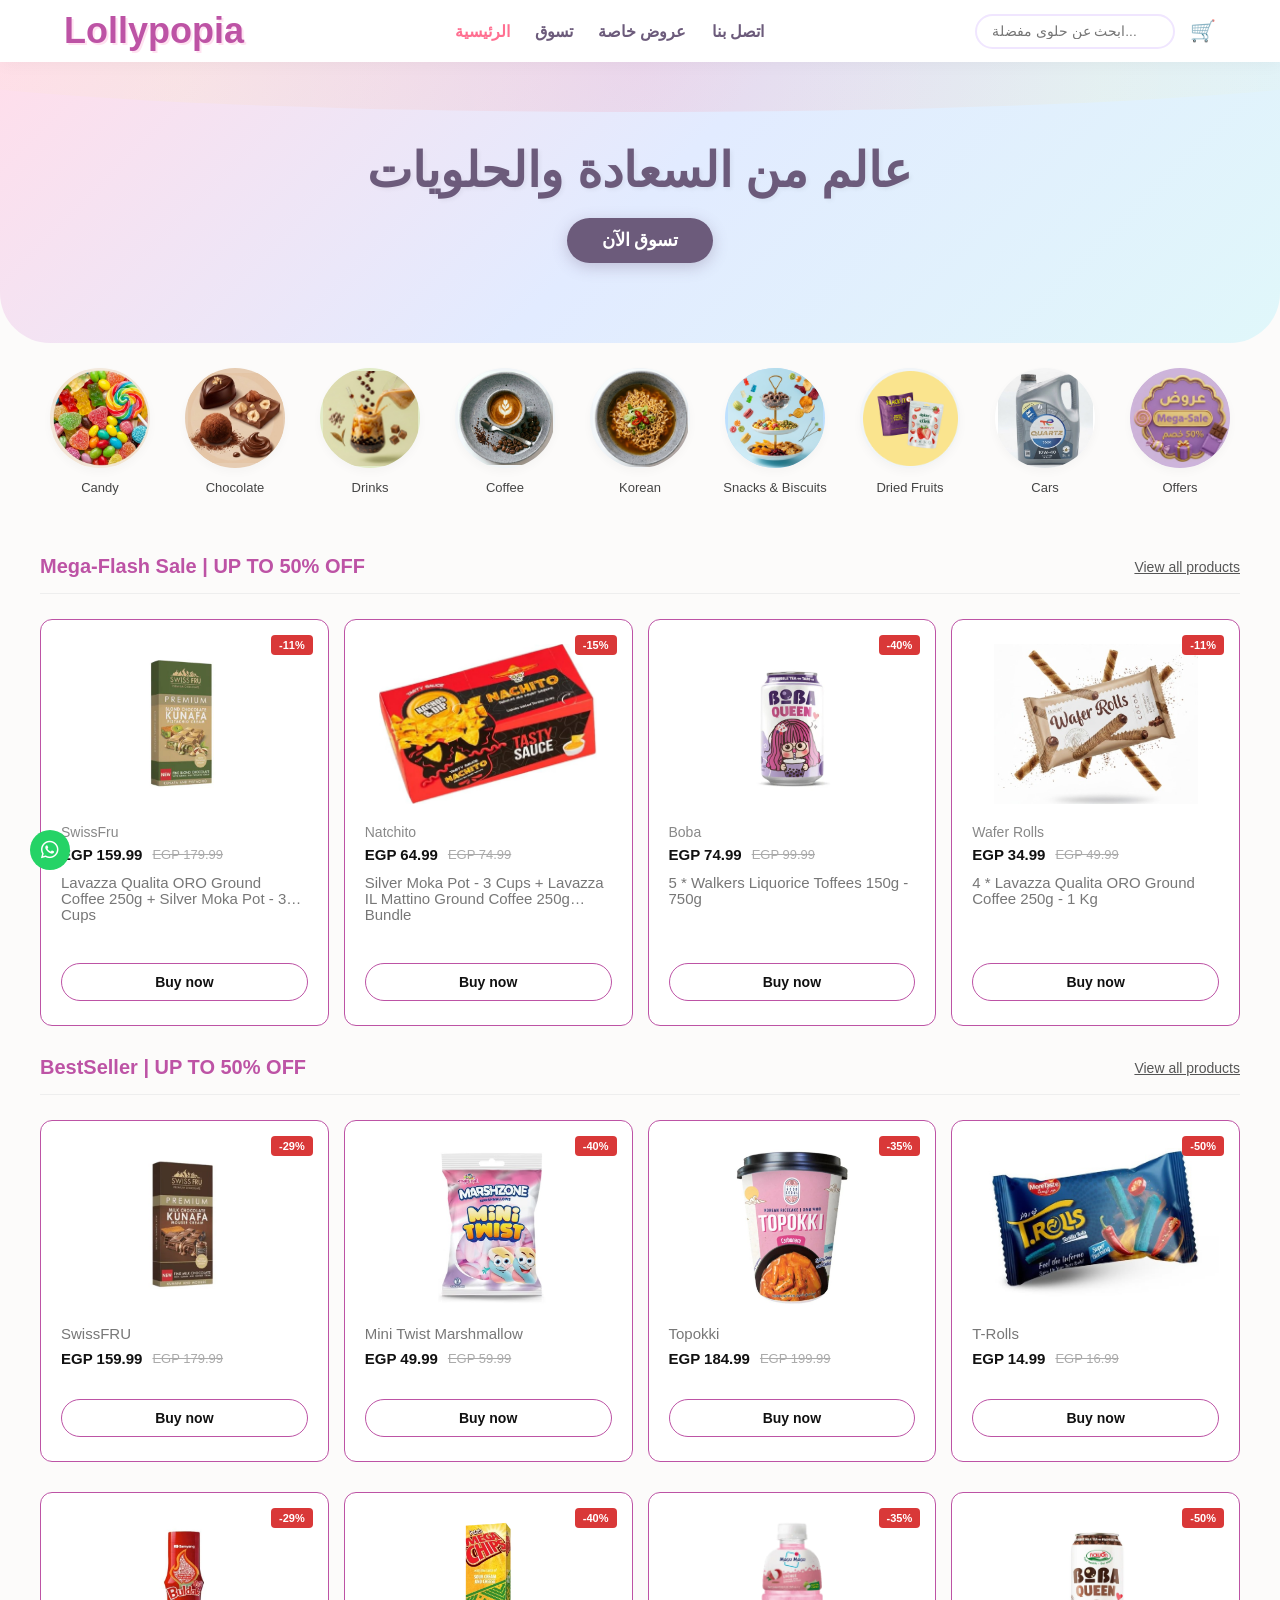
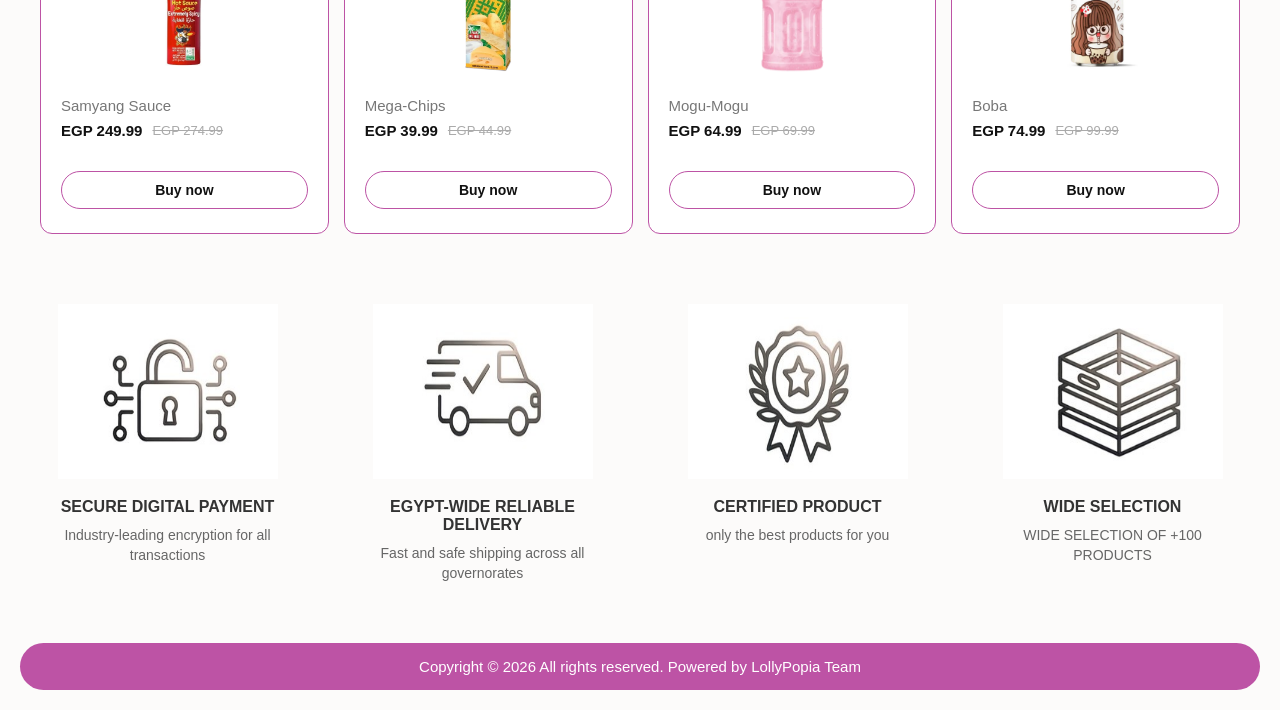
==== commit 5b4f1b62: "Add files via upload" ====
--- a/index.html
+++ b/index.html
@@ -11,8 +11,8 @@
     <nav class="navbar">
         <div class="logo">Lollypopia</div>
         <ul class="nav-links">
-            <li><a href="#" class="active">الرئيسية</a></li>
-            <li><a href="#">تسوق</a></li>
+            <li><a href="Main Page.html" class="active">الرئيسية</a></li>
+            <li><a href="view all products.html">تسوق</a></li>
             <li><a href="#">عروض خاصة</a></li>
             <li><a href="#">اتصل بنا</a></li>
         </ul>
@@ -25,7 +25,7 @@
     <!-- البانر الرئيسي (Hero Section) -->
     <header class="hero-banner">
         <h1 class="hero-title">عالم من السعادة والحلويات</h1>
-        <button class="hero-btn">تسوق الآن</button>
+        <button onclick="document.location='view all products.html'" class="hero-btn">تسوق الآن</button>
     </header>
 
     <main class="container">
@@ -33,40 +33,41 @@
         <section class="categories-section">
             <div class="category-item">
                 <div class="circle-img" style="background-color: #f3e9dc;"><img src="caandy.jpg" alt="Candy"></div>
-                <p>Candy</p>
+                <p onclick="document.location='candy.html'">Candy</p>
             </div>
             <div class="category-item">
                 <div class="circle-img" style="background-color: #e6ccb2;"><img src="Cooco.jpg" alt="Chocolate"></div>
-                <p>Chocolate</p>
+                <p onclick="document.location='chocolate.html'">Chocolate</p>
             </div>
             <div class="category-item">
                 <div class="circle-img" style="background-color: #e2ecc8;"><img src="booba.jpg" alt="Drinks"></div>
-                <p>Drinks</p>
+                <p onclick="document.location='Drinks.html'">Drinks</p>
             </div>
             <div class="category-item">
                 <div class="circle-img" style="background-color: #f1f5f8;"><img src="coffee.png" alt="Coffee"></div>
-                <p>Coffee</p>
+                <p onclick="document.location='Coffee.html'">Coffee</p>
             </div>
             <div class="category-item">
                 <div class="circle-img" style="background-color: #f1f5f8;"><img src="korean.png" alt="Korean"></div>
-                <p>Korean</p>
+                <p onclick="document.location='Korean.html'">Korean</p>
             </div>
             <div class="category-item">
                 <div class="circle-img" style="background-color: #bde0fe;"><img src="snacks.jpg" alt="Snacks & Biscuits"></div>
-                <p>Snacks & Biscuits</p>
+                <p onclick="document.location='Snacks.html'">Snacks & Biscuits</p>
             </div>
             <div class="category-item">
                 <div class="circle-img" style="background-color: #f1f5f8;"><img src="Dried_Fruits.jpg" alt="Dried Fruits"></div>
-                <p>Dried Fruits</p>
+                <p onclick="document.location='Dried Fruits.html'">Dried Fruits</p>
+            </div>
+            <div class="category-item">
+                <div class="circle-img" style="background-color: #ffff;"><img src="boxs.jpg" alt="Car"></div>
+                <p onclick="document.location='Cars.html'">Cars</p>
             </div>
             <div class="category-item">
                 <div class="circle-img" style="background-color: #cdb4db;"><img src="offers.jpg" alt="Offers"></div>
-                <p>Offers</p>
-            </div>
-            <div class="category-item">
-                <div class="circle-img" style="background-color: #ffcad4;"><img src="boxs.png" alt="Boxes"></div>
-                <p>Boxes</p>
-            </div>
+                <p onclick="document.location='offer.html'">Offers</p>
+            </div>
+            
         </section>
     </main>
 
@@ -75,6 +76,7 @@
         <section class="slider-section">
             <div class="sales-header">
                 <h2> Mega-Flash Sale | UP TO 50% OFF </h2>
+                <a href="view all products.html" class="view-all">View all products</a>
             </div>
 
             <div class="products-grid">
@@ -155,7 +157,7 @@
         <section class="sales-section">
             <div class="sales-header">
                 <h2> BestSeller | UP TO 50% OFF </h2>
-                <a href="https://ahmedbelyamer-glitch.github.io/View-All-Products/" class="view-all">View all products</a>
+                <a href="view all products.html" class="view-all">View all products</a>
             </div>
 
             <div class="products-grid"> 
--- a/style.css
+++ b/style.css
@@ -1,6 +1,5 @@
 /* إعدادات الخطوط والتنسيق العام */
 @import url('https://fonts.googleapis.com/css2?family=Inter:wght@400;500;600;700&display=swap');
-
 * {
     margin: 0;
     padding: 0;
@@ -295,8 +294,8 @@
     font-size: 14px;
     font-weight: 600;
     color: #111;
-    line-height: 1.4;
-    height: 40px; /* لتثبيت الارتفاع عند سطرين */
+    line-height: 1.05;
+    height: 60px; /* لتثبيت الارتفاع عند سطرين */
     display: -webkit-box;
     -webkit-line-clamp: 2;
     -webkit-box-orient: vertical;
@@ -412,4 +411,4 @@
     .help-bubble {
         display: none; /* إخفاء النص في الموبايل لعدم حجب الشاشة */
     }
-}+}
